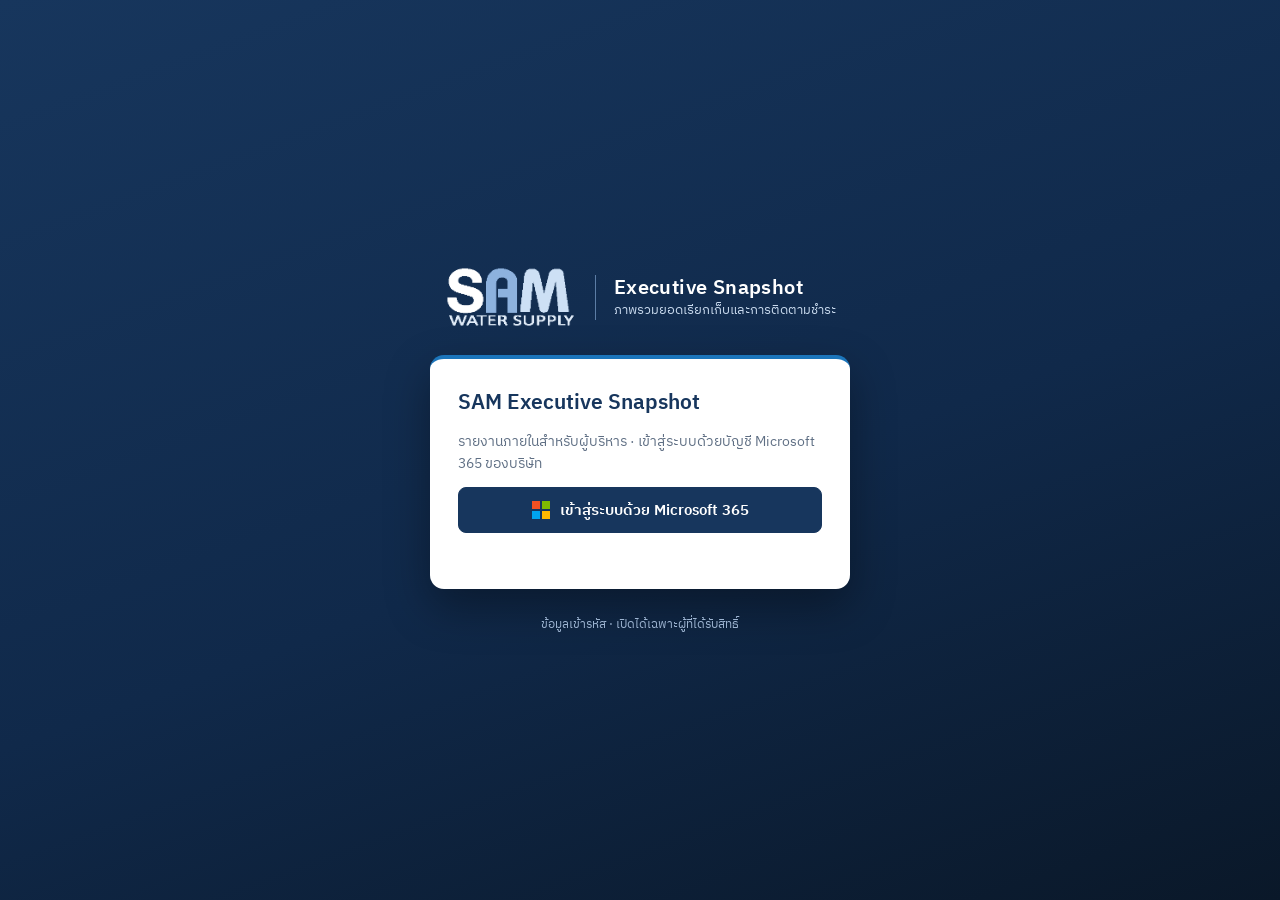
==== site/index.html @ 553b5be1 "13.28" ====
<!doctype html>
<html lang="th">
<head>
<meta charset="utf-8">
<meta name="viewport" content="width=device-width, initial-scale=1">
<meta name="robots" content="noindex, nofollow">
<title>SAM Executive Snapshot</title>
<script>try { var t = localStorage.getItem('sam-theme'); if (t === 'light' || t === 'dark') document.documentElement.setAttribute('data-theme', t); } catch (e) {}</script>
<link rel="icon" href="assets/sam-logo.png">
<link rel="stylesheet" href="styles.css?v=mwhgbuau">
<link rel="stylesheet" href="gate.css?v=mwhgbuau">
</head>
<body class="locked">
<div class="lock" id="lock">
  <div class="lock-box">
    <div class="logo-zone"><img src="assets/sam-logo-light.png" width="133" height="64" alt="SAM WATER SUPPLY"><div class="brand-txt"><b>Executive Snapshot</b><span>ภาพรวมยอดเรียกเก็บและการติดตามชำระ</span></div></div>
    <form onsubmit="return false">
      <h1>SAM Executive Snapshot</h1>
      <p>รายงานภายในสำหรับผู้บริหาร · เข้าสู่ระบบด้วยบัญชี Microsoft 365 ของบริษัท</p>
      <button class="gbtn" id="go" type="button" disabled>กำลังตรวจสอบ…</button>
      <button class="gbtn ghost" id="out" type="button" hidden>ออกจากระบบ / ลองบัญชีอื่น</button>
      <p class="err" id="err" role="alert"></p>
    </form>
    <p class="fine">ข้อมูลเข้ารหัส · เปิดได้เฉพาะผู้ที่ได้รับสิทธิ์</p>
  </div>
</div>
<div id="dash-root" hidden>
<header class="band">
  <svg class="band-wave" viewBox="0 0 1440 60" preserveAspectRatio="none" aria-hidden="true"><path class="w1" d="M0 38 C120 26 240 50 360 38 S600 26 720 38 960 50 1080 38 1320 26 1440 38 1680 50 1800 38 2040 26 2160 38 2400 50 2520 38 2760 26 2880 38 V60 H0Z"/><path class="w2" d="M0 44 C140 34 280 54 420 44 S700 34 840 44 1120 54 1260 44 1540 34 1680 44 1960 54 2100 44 2380 34 2520 44 2800 54 2880 44 V60 H0Z"/></svg>
  <div class="band-in">
    <div class="brand">
      <img src="assets/sam-logo-light.png" alt="SAM WATER SUPPLY" width="96" height="46">
      <div class="brand-txt"><b>Executive Snapshot</b><span>การขาย · การผลิต · ต้นทุนสารเคมี · ซ่อมบำรุง</span></div>
    </div>
    <div class="band-right">
      <div class="seg" role="group" aria-label="ธีมการแสดงผล" id="theme">
        <button type="button" data-t="auto">อัตโนมัติ</button><button type="button" data-t="light">สว่าง</button><button type="button" data-t="dark">มืด</button>
      </div>
      <span class="who" id="who" hidden></span>
      <button type="button" class="btn-out" id="logout" hidden>ออกจากระบบ</button>
    </div>
  </div>
</header>
<div class="navbar"><nav class="tabs" id="tabs" aria-label="หน้ารายงาน"></nav></div>
<div class="pagehead"><div><h1 id="ptitle">SAM Executive Snapshot</h1><p id="psub">SAM WATER SUPPLY</p></div><div class="status" id="status"></div></div>
<div class="filterbar"><div class="filters" id="filters"></div></div>
<main id="main" class="main"><div class="state">กำลังโหลดข้อมูล…</div></main>
<footer class="foot" id="foot"></footer>
<div class="modal" id="modal" hidden role="dialog" aria-modal="true" aria-labelledby="modal-title"><div class="modal-box" id="modal-box"></div></div>
</div>
<script src="metrics.js?v=mwhgbuau"></script>
<script>window.DASH_STATIC = 1;</script>
<script src="vendor/msal-browser.min.js?v=mwhgbuau"></script>
<script src="auth-config.js?v=mwhgbuau"></script>
<script src="data.enc.js?v=mwhgbuau"></script>
<script src="app.js?v=mwhgbuau"></script>
<script src="gate.js?v=mwhgbuau"></script>
</body>
</html>
---- site/styles.css ----
@font-face { font-family: 'Plex Thai'; font-weight: 400; src: url(fonts/ibm-plex-sans-thai-thai-400-normal.woff2) format('woff2'); unicode-range: U+0E01-0E5B, U+200C-200D, U+25CC; font-display: swap; }
@font-face { font-family: 'Plex Thai'; font-weight: 400; src: url(fonts/ibm-plex-sans-thai-latin-400-normal.woff2) format('woff2'); font-display: swap; }
@font-face { font-family: 'Plex Thai'; font-weight: 500; src: url(fonts/ibm-plex-sans-thai-thai-500-normal.woff2) format('woff2'); unicode-range: U+0E01-0E5B, U+200C-200D, U+25CC; font-display: swap; }
@font-face { font-family: 'Plex Thai'; font-weight: 500; src: url(fonts/ibm-plex-sans-thai-latin-500-normal.woff2) format('woff2'); font-display: swap; }
@font-face { font-family: 'Plex Thai'; font-weight: 600; src: url(fonts/ibm-plex-sans-thai-thai-600-normal.woff2) format('woff2'); unicode-range: U+0E01-0E5B, U+200C-200D, U+25CC; font-display: swap; }
@font-face { font-family: 'Plex Thai'; font-weight: 600; src: url(fonts/ibm-plex-sans-thai-latin-600-normal.woff2) format('woff2'); font-display: swap; }
:root {
  --navy: #17365D; --blue: #1B75BB; --mid: #588BC8; --sky: #8DB2DE; --pale: #E6EEF8;
  --bg: #F4F6FA; --card: #FFFFFF; --line: #DCE3EC; --ink: #1B2A3D; --muted: #5F6F84;
  --warn: #C2570C; --warnbg: #FDF1E4; --bad: #B42318; --badbg: #FCEBEA; --ok: #1E7A4C; --na: #8A96A6;
  --band: #17365D; --band2: #10294A; --bar1: #17365D; --bar2: #588BC8; --bar3: #8DB2DE; --barded: #F3B27A; --chem: #2A8C7B; --grid: #E3E8EF; --track: #EEF2F7;
  --hover: #F6F9FD; --sel: #EEF4FB; --insbg: #FAFBFD; --inswarn: #FFFAF4; --shadow: 0 1px 2px rgba(23, 54, 93, .05); --input: #FFFFFF; --chip2: #EEF1F5;
  color-scheme: light;
}
@media (prefers-color-scheme: dark) { :root:not([data-theme="light"]) { --navy: #DCE8F7; --blue: #6FB0E8; --mid: #6E9FD6; --sky: #8DB2DE; --pale: #1E3350; --bg: #0D1623; --card: #142133; --line: #26364C; --ink: #E4ECF6; --muted: #9AABC0; --warn: #F0A060; --warnbg: #3A2614; --bad: #F08A80; --badbg: #3A1A18; --ok: #6FD39A; --na: #7D8CA0; --band: #0A1829; --band2: #071222; --bar1: #8DB2DE; --bar2: #588BC8; --bar3: #3D5F86; --barded: #D98A4E; --chem: #5CC2AD; --grid: #24344A; --track: #1E2D42; --hover: #1B2B40; --sel: #1A2C44; --insbg: #172638; --inswarn: #2A2118; --shadow: 0 1px 2px rgba(0, 0, 0, .35); --input: #0F1B2B; --chip2: #1E2D42; color-scheme: dark; } }
:root[data-theme="dark"] { --navy: #DCE8F7; --blue: #6FB0E8; --mid: #6E9FD6; --sky: #8DB2DE; --pale: #1E3350; --bg: #0D1623; --card: #142133; --line: #26364C; --ink: #E4ECF6; --muted: #9AABC0; --warn: #F0A060; --warnbg: #3A2614; --bad: #F08A80; --badbg: #3A1A18; --ok: #6FD39A; --na: #7D8CA0; --band: #0A1829; --band2: #071222; --bar1: #8DB2DE; --bar2: #588BC8; --bar3: #3D5F86; --barded: #D98A4E; --chem: #5CC2AD; --grid: #24344A; --track: #1E2D42; --hover: #1B2B40; --sel: #1A2C44; --insbg: #172638; --inswarn: #2A2118; --shadow: 0 1px 2px rgba(0, 0, 0, .35); --input: #0F1B2B; --chip2: #1E2D42; color-scheme: dark; }
* { box-sizing: border-box; }
html { -webkit-text-size-adjust: 100%; }
body { margin: 0; background: var(--bg); color: var(--ink); font-family: 'Plex Thai', 'Sarabun', 'Leelawadee UI', Tahoma, sans-serif; font-size: 15px; line-height: 1.55; }
h1, h2, h3, p { margin: 0; }
button, select, input { font: inherit; color: inherit; }
.num { font-variant-numeric: tabular-nums; }
.band { background: linear-gradient(90deg, var(--band), var(--band2)); color: #fff; position: relative; overflow: hidden; }
.band-in { position: relative; z-index: 1; }
.band-wave { position: absolute; left: 0; bottom: 0; width: 200%; height: 100%; pointer-events: none; }
.band-wave path { fill: #8DB2DE; }
.band-wave .w1 { opacity: .10; animation: wave 14s linear infinite; }
.band-wave .w2 { opacity: .07; animation: wave 22s linear infinite reverse; }
@keyframes wave { from { transform: translateX(0); } to { transform: translateX(-50%); } }
.band-in { max-width: 1320px; margin: 0 auto; padding: 12px 20px; display: flex; flex-wrap: wrap; gap: 12px 24px; align-items: center; justify-content: space-between; }
.brand { display: flex; align-items: center; gap: 18px; min-width: 0; }
.brand img { height: 46px; width: auto; flex: none; }
.brand-txt { display: flex; flex-direction: column; border-left: 1px solid rgba(141, 178, 222, .6); padding-left: 18px; line-height: 1.3; }
.brand-txt b { font-weight: 600; font-size: 19px; letter-spacing: .02em; color: #fff; }
.brand-txt span { font-size: 13px; color: #C9DAEE; }
.band-right { display: flex; flex-wrap: wrap; align-items: center; gap: 12px; }
.seg { display: inline-flex; padding: 3px; border: 1px solid rgba(141, 178, 222, .55); border-radius: 999px; }
.seg button { min-height: 34px; padding: 0 14px; border: 0; border-radius: 999px; background: transparent; color: #DCE8F7; cursor: pointer; font-size: 14px; }
.seg button[aria-pressed="true"] { background: #8DB2DE; color: #10294A; font-weight: 600; }
.who { font-size: 13.5px; color: #DCE8F7; max-width: 220px; overflow: hidden; text-overflow: ellipsis; white-space: nowrap; }
.btn-out { min-height: 40px; padding: 0 16px; border: 1px solid #8DB2DE; border-radius: 6px; background: transparent; color: #fff; cursor: pointer; font-size: 14px; }
.btn-out:hover { background: rgba(141, 178, 222, .15); }
.navbar { background: var(--card); border-bottom: 1px solid var(--line); }
.tabs { max-width: 1320px; margin: 0 auto; padding: 0 20px; display: flex; gap: 2px; overflow-x: auto; }
.tabs a { padding: 12px 14px; color: var(--muted); text-decoration: none; font-weight: 500; white-space: nowrap; border-bottom: 3px solid transparent; transition: color .2s, border-color .2s; }
.tabs a:hover { color: var(--navy); }
.tabs a[aria-current=page] { color: var(--navy); border-bottom-color: var(--blue); }
.pagehead { max-width: 1320px; margin: 0 auto; padding: 22px 20px 0; display: flex; flex-wrap: wrap; gap: 10px 20px; align-items: end; justify-content: space-between; }
.pagehead h1 { font-size: 26px; font-weight: 600; color: var(--navy); line-height: 1.25; }
.pagehead p { color: var(--muted); font-size: 14px; }
.status { display: flex; flex-wrap: wrap; gap: 8px; font-size: 13px; justify-content: flex-end; }
.filterbar { max-width: 1320px; margin: 16px auto 0; padding: 0 20px; }
.filters { background: var(--card); border: 1px solid var(--line); border-radius: 12px; padding: 14px 18px; display: flex; flex-wrap: wrap; gap: 12px 16px; align-items: end; box-shadow: var(--shadow); }
.filters label { display: flex; flex-direction: column; gap: 3px; font-size: 13px; color: var(--muted); min-width: 140px; }
.filters label.grow { flex: 1 1 260px; }
.filters select, .btn { min-height: 42px; padding: 0 12px; border: 1px solid var(--line); border-radius: 8px; background: var(--input); font-size: 14.5px; color: var(--ink); }
.btn { cursor: pointer; font-weight: 500; color: var(--navy); }
.btn:hover { border-color: var(--mid); }
.btn:disabled { opacity: .5; cursor: default; }
.btn.primary { background: var(--band); border-color: var(--band); color: #fff; }
.filters .hint { flex-basis: 100%; font-size: 13px; color: var(--muted); border-top: 1px solid var(--line); padding-top: 10px; }
.chip { display: inline-flex; align-items: center; gap: 6px; padding: 3px 10px; border-radius: 999px; background: var(--pale); color: var(--navy); white-space: nowrap; }
.chip.warn { background: var(--warnbg); color: var(--warn); }
.chip.plain { background: var(--chip2); color: var(--muted); }
.chip .dot { width: 8px; height: 8px; border-radius: 50%; background: var(--sky); animation: pulse 2.4s ease-in-out infinite; }
.main { max-width: 1320px; margin: 0 auto; padding: 20px; display: flex; flex-direction: column; gap: 18px; }
.grid { display: grid; gap: 16px; }
.g4 { grid-template-columns: repeat(auto-fit, minmax(235px, 1fr)); }
.g3 { grid-template-columns: repeat(auto-fit, minmax(280px, 1fr)); }
.g2 { grid-template-columns: repeat(auto-fit, minmax(min(100%, 430px), 1fr)); }
.card { background: var(--card); border: 1px solid var(--line); border-radius: 12px; box-shadow: var(--shadow); padding: 18px 20px; min-width: 0; transition: border-color .2s, box-shadow .2s, transform .2s; }
button.card:hover { transform: translateY(-2px); box-shadow: 0 8px 22px rgba(23, 54, 93, .12); }
.card.accent { border-top: 4px solid var(--blue); }
.card.accent.navy { border-top-color: var(--navy); }
.card.accent.sky { border-top-color: var(--sky); }
.card.accent.warn { border-top-color: var(--warn); }
.card h2 { font-size: 17px; font-weight: 600; color: var(--navy); }
.card h3 { font-size: 15px; font-weight: 600; color: var(--navy); }
.sub { color: var(--muted); font-size: 13px; }
.head { display: flex; flex-wrap: wrap; gap: 8px 14px; justify-content: space-between; align-items: start; margin-bottom: 12px; }
.kpi { display: flex; flex-direction: column; gap: 4px; text-align: left; width: 100%; cursor: pointer; }
button.card { font: inherit; color: inherit; }
button.card:hover, .clickable:hover { border-color: var(--mid); }
button.card:focus-visible, .btn:focus-visible, a:focus-visible, select:focus-visible, input:focus-visible { outline: 3px solid var(--sky); outline-offset: 2px; }
.kpi .lab { font-size: 13.5px; color: var(--muted); }
.kpi .val { font-size: 30px; font-weight: 600; color: var(--navy); line-height: 1.15; }
.kpi .val small { font-size: 15px; font-weight: 500; color: var(--muted); }
.kpi .full { font-size: 12.5px; color: var(--muted); }
.kpi .more { font-size: 12.5px; color: var(--blue); margin-top: 2px; }
.delta { font-size: 13px; font-weight: 500; }
.delta.up { color: var(--ok); } .delta.down { color: var(--warn); } .delta.na { color: var(--na); }
.section-title { font-size: 13px; font-weight: 600; letter-spacing: .02em; color: var(--blue); margin: 4px 0 -6px; }
.na { color: var(--na); font-style: normal; }
.tag { display: inline-block; padding: 1px 8px; border-radius: 6px; font-size: 12px; font-weight: 500; background: var(--chip2); color: var(--muted); white-space: nowrap; }
.tag.fact { background: var(--pale); color: var(--navy); } .tag.wait { background: var(--warnbg); color: var(--warn); } .tag.none { background: var(--chip2); color: var(--muted); } .tag.sev { background: var(--badbg); color: var(--bad); }
.insight { border-left: 4px solid var(--blue); padding: 12px 14px; background: var(--insbg); border-radius: 0 10px 10px 0; display: flex; flex-direction: column; gap: 6px; }
.insight.warn { border-left-color: var(--warn); background: var(--inswarn); }
.insight h3 { font-size: 15.5px; }
.insight dl { margin: 0; display: grid; grid-template-columns: 112px 1fr; gap: 3px 10px; font-size: 14px; }
.insight dt { color: var(--muted); } .insight dd { margin: 0; }
.link { background: none; border: 0; padding: 0; color: var(--blue); cursor: pointer; text-decoration: underline; text-underline-offset: 3px; font-size: inherit; text-align: left; }
.tbl-wrap { overflow-x: auto; }
table { width: 100%; border-collapse: collapse; font-size: 14px; }
th { text-align: left; font-weight: 500; color: var(--muted); font-size: 13px; padding: 8px 10px; border-bottom: 1px solid var(--line); white-space: nowrap; }
th.sortable { cursor: pointer; } th.sortable:hover { color: var(--navy); }
td { padding: 8px 10px; border-bottom: 1px solid var(--line); vertical-align: top; }
td.r, th.r { text-align: right; } td.num { font-variant-numeric: tabular-nums; white-space: nowrap; }
tr.rowlink { cursor: pointer; } tr.rowlink:hover td { background: var(--hover); }
tfoot td { font-weight: 600; border-top: 2px solid var(--line); border-bottom: 0; }
.bar-row { display: grid; grid-template-columns: minmax(120px, 230px) 1fr minmax(92px, auto); gap: 10px; align-items: center; padding: 6px 4px; width: 100%; background: none; border: 0; border-radius: 6px; text-align: left; cursor: pointer; }
.g3 .bar-row { grid-template-columns: minmax(110px, 1.3fr) 1fr 44px; }
.bar-row:hover { background: var(--hover); }
.bar-track { height: 14px; background: var(--track); border-radius: 4px; overflow: hidden; display: flex; }
.bar-fill { height: 100%; background: var(--bar1); transform-origin: left; animation: growx .9s cubic-bezier(.2,.7,.2,1) .15s both; } .bar-fill.b2 { background: var(--bar2); } .bar-fill.b3 { background: var(--bar3); } .bar-fill.w { background: var(--warn); }
.legend { display: flex; flex-wrap: wrap; gap: 6px 16px; font-size: 13px; color: var(--muted); }
.legend i { display: inline-block; width: 12px; height: 12px; border-radius: 3px; margin-right: 6px; vertical-align: -1px; }
svg text { font-family: inherit; }
.chart { width: 100%; height: auto; display: block; }
.chart .hit { cursor: pointer; } .chart .hit:hover rect.bg { fill: var(--hover); }
.state { padding: 36px 20px; text-align: center; color: var(--muted); background: var(--card); border: 1px dashed var(--line); border-radius: 12px; }
.main > * { animation: rise .6s cubic-bezier(.2,.7,.2,1) both; }
.main > *:nth-child(2) { animation-delay: .06s; } .main > *:nth-child(3) { animation-delay: .12s; } .main > *:nth-child(4) { animation-delay: .18s; } .main > *:nth-child(5) { animation-delay: .24s; } .main > *:nth-child(n+6) { animation-delay: .3s; }
.grid > .card, .pill3 > .card { animation: rise .6s cubic-bezier(.2,.7,.2,1) both; } .grid > :nth-child(2) { animation-delay: .07s; } .grid > :nth-child(3) { animation-delay: .14s; } .grid > :nth-child(4) { animation-delay: .21s; } .pill3 > :nth-child(2) { animation-delay: .07s; } .pill3 > :nth-child(3) { animation-delay: .14s; }
.chart .gy { transform-box: fill-box; transform-origin: bottom; animation: growy .9s cubic-bezier(.2,.7,.2,1) both; }
.chart .draw { stroke-dasharray: 2400; animation: draw 1.6s cubic-bezier(.2,.7,.2,1) .3s both; }
.chart .fade { animation: fadein .5s ease .9s both; }
.modal:not([hidden]) .modal-box { animation: rise .3s cubic-bezier(.2,.7,.2,1) both; }
@keyframes rise { from { opacity: 0; transform: translateY(14px); } to { opacity: 1; transform: none; } }
@keyframes growx { from { transform: scaleX(0); } to { transform: scaleX(1); } }
@keyframes growy { from { transform: scaleY(0); } to { transform: scaleY(1); } }
@keyframes draw { from { stroke-dashoffset: 2400; } to { stroke-dashoffset: 0; } }
@keyframes fadein { from { opacity: 0; } to { opacity: 1; } }
/* ---- ลูกเล่นเพิ่ม: แถบกราฟ แถวตาราง Insight และแท็บ ---- */
.bar-row { animation: rise .5s cubic-bezier(.2,.7,.2,1) both; }
.bar-row:nth-child(2) { animation-delay: .04s; } .bar-row:nth-child(3) { animation-delay: .08s; } .bar-row:nth-child(4) { animation-delay: .12s; } .bar-row:nth-child(5) { animation-delay: .16s; } .bar-row:nth-child(6) { animation-delay: .2s; } .bar-row:nth-child(n+7) { animation-delay: .24s; }
.insight { animation: rise .6s cubic-bezier(.2,.7,.2,1) both; transition: transform .2s, box-shadow .2s; }
.insight:nth-child(2) { animation-delay: .08s; } .insight:nth-child(3) { animation-delay: .16s; } .insight:nth-child(4) { animation-delay: .24s; } .insight:nth-child(5) { animation-delay: .32s; }
.insight:hover { transform: translateX(3px); }
tbody tr { animation: fadein .4s ease both; }
tbody tr:nth-child(n+2) { animation-delay: .03s; } tbody tr:nth-child(n+4) { animation-delay: .06s; } tbody tr:nth-child(n+7) { animation-delay: .1s; }
.tabs a { position: relative; }
.tabs a::after { content: ''; position: absolute; left: 14px; right: 14px; bottom: -3px; height: 3px; background: var(--blue); transform: scaleX(0); transition: transform .3s cubic-bezier(.2,.7,.2,1); }
.tabs a:hover::after { transform: scaleX(.5); } .tabs a[aria-current=page]::after { transform: scaleX(1); }
.tabs a[aria-current=page] { border-bottom-color: transparent; }
.kpi .val { font-variant-numeric: tabular-nums; }
@keyframes pulse { 0%, 100% { box-shadow: 0 0 0 0 rgba(141, 178, 222, .55); } 50% { box-shadow: 0 0 0 6px rgba(141, 178, 222, 0); } }
.no-anim .bar-row, .no-anim .insight, .no-anim tbody tr, .no-anim .main > *, .no-anim .grid > .card, .no-anim .pill3 > .card, .no-anim .bar-fill, .no-anim .chart .gy, .no-anim .chart .draw, .no-anim .chart .fade { animation: none !important; }
@media (prefers-reduced-motion: reduce) { *, *::before, *::after { animation: none !important; transition: none !important; } }
.state.err { color: var(--bad); border-color: var(--bad); }
.empty { padding: 18px; border: 1px dashed var(--line); border-radius: 10px; color: var(--muted); background: var(--insbg); font-size: 14px; }
.note { font-size: 13px; color: var(--muted); }
.cols { display: flex; flex-wrap: wrap; gap: 8px 18px; }
.tools { display: flex; flex-wrap: wrap; gap: 8px; align-items: center; }
.tools input[type=search], .tools select { min-height: 38px; padding: 0 12px; border: 1px solid var(--line); border-radius: 8px; min-width: 200px; background: var(--input); color: var(--ink); }
.pager { display: flex; gap: 8px; align-items: center; justify-content: flex-end; margin-top: 10px; font-size: 13.5px; color: var(--muted); }
.modal { position: fixed; inset: 0; background: rgba(15, 30, 50, .45); display: flex; align-items: flex-start; justify-content: center; padding: 4vh 16px; z-index: 20; overflow-y: auto; }
.modal[hidden] { display: none; }
.modal-box { background: var(--card); border-radius: 14px; width: min(1180px, 100%); padding: 20px 22px; box-shadow: 0 20px 50px rgba(15, 30, 50, .25); }
.foot { max-width: 1320px; margin: 0 auto; padding: 4px 20px 32px; color: var(--muted); font-size: 12.5px; }
.pill3 { display: grid; grid-template-columns: repeat(auto-fit, minmax(290px, 1fr)); gap: 16px; }
.mini { display: flex; flex-direction: column; gap: 8px; }
.mini .row { display: flex; justify-content: space-between; gap: 12px; font-size: 14px; border-bottom: 1px dashed var(--line); padding-bottom: 6px; }
.mini .row b { font-weight: 600; color: var(--navy); white-space: nowrap; }
@media (max-width: 720px) { .kpi .val { font-size: 26px; } .insight dl { grid-template-columns: 1fr; } .bar-row { grid-template-columns: 1fr; gap: 2px; } .main { padding: 14px; } }
@media print {
  @page { size: A4 landscape; margin: 10mm; }
  html:root:root {
  --navy: #17365D !important; --blue: #1B75BB !important; --mid: #588BC8 !important; --sky: #8DB2DE !important; --pale: #E6EEF8 !important;
  --bg: #F4F6FA !important; --card: #FFFFFF !important; --line: #DCE3EC !important; --ink: #1B2A3D !important; --muted: #5F6F84 !important;
  --warn: #C2570C !important; --warnbg: #FDF1E4 !important; --bad: #B42318 !important; --badbg: #FCEBEA !important; --ok: #1E7A4C !important; --na: #8A96A6 !important;
  --band: #17365D !important; --band2: #10294A !important; --bar1: #17365D !important; --bar2: #588BC8 !important; --bar3: #8DB2DE !important; --barded: #F3B27A !important; --chem: #2A8C7B !important; --grid: #E3E8EF !important; --track: #EEF2F7 !important;
  --hover: #F6F9FD !important; --sel: #EEF4FB !important; --insbg: #FAFBFD !important; --inswarn: #FFFAF4 !important; --shadow: 0 1px 2px rgba(23, 54, 93, .05) !important; --input: #FFFFFF !important; --chip2: #EEF1F5 !important;
   }
  body { background: #fff; font-size: 11.5px; zoom: 0.8; }
  .filters, .tabs, .navbar, .seg, .btn-out, .who, .btn, .more, .modal, .tools, .pager, .no-print { display: none !important; } * { animation: none !important; } .band { background: #17365D !important; -webkit-print-color-adjust: exact; print-color-adjust: exact; } .pagehead { padding: 8px 0 0; } .filterbar { display: none; }
  .main { padding: 0; display: block; max-width: none; } .main > * { margin-bottom: 8px; } .chart { max-height: 58mm; } .status { justify-content: flex-start; } .foot { padding: 0; } .card { box-shadow: none; break-inside: avoid; padding: 10px 12px; }
  .kpi .val { font-size: 22px; } .grid { gap: 8px; } .insight { break-inside: avoid; }
}

.bar-fill.c { background: var(--chem); }
.kpi .two { display: flex; gap: 14px; flex-wrap: wrap; font-size: 12.5px; color: var(--muted); }
.tools select { max-width: 100%; min-width: 0; } .tools { flex-wrap: wrap; min-width: 0; }
---- site/gate.css ----
/* หน้าเข้าสู่ระบบ Microsoft 365 — ธีม SAM */
body.locked { background: linear-gradient(160deg, #17365D 0%, #10294A 55%, #0A1829 100%); min-height: 100vh; }
.lock { min-height: 100vh; display: grid; place-items: center; padding: 24px; }
.lock-box { display: flex; flex-direction: column; align-items: center; gap: 26px; width: min(100%, 420px); animation: rise .7s cubic-bezier(.2,.7,.2,1) both; }
.lock .logo-zone { display: flex; align-items: center; gap: 18px; }
.lock .logo-zone img { height: 64px; width: auto; }
.lock .brand-txt { display: flex; flex-direction: column; border-left: 1px solid rgba(141,178,222,.6); padding-left: 18px; color: #C9DAEE; font-size: 13px; line-height: 1.35; }
.lock .brand-txt b { color: #fff; font-size: 20px; font-weight: 600; }
.lock form { background: var(--card); border-radius: 14px; padding: 28px; width: 100%; display: flex; flex-direction: column; gap: 12px; box-shadow: 0 18px 44px rgba(0,0,0,.35); border-top: 4px solid #1B75BB; }
.lock h1 { margin: 0; font-size: 21px; color: var(--navy); font-weight: 600; }
.lock p { margin: 0; color: var(--muted); font-size: 13.5px; line-height: 1.6; }
.lock .gbtn { min-height: 46px; border: 1px solid #17365D; background: #17365D; color: #fff; border-radius: 8px; font: inherit; font-size: 15px; font-weight: 600; cursor: pointer; display: flex; align-items: center; justify-content: center; gap: 10px; }
.lock .gbtn:hover:not(:disabled) { background: #1E4677; }
.lock .gbtn:disabled { opacity: .7; cursor: default; }
.lock .gbtn.ghost { background: transparent; color: var(--navy); border-color: var(--line); }
.lock .ms { width: 18px; height: 18px; display: grid; grid-template-columns: 1fr 1fr; gap: 2px; }
.lock .ms i:nth-child(1) { background: #F25022; } .lock .ms i:nth-child(2) { background: #7FBA00; } .lock .ms i:nth-child(3) { background: #00A4EF; } .lock .ms i:nth-child(4) { background: #FFB900; }
.lock .err { color: var(--bad); min-height: 1.2em; }
.lock .fine { color: #9FB6D3; font-size: 12px; text-align: center; }
[hidden] { display: none !important; }
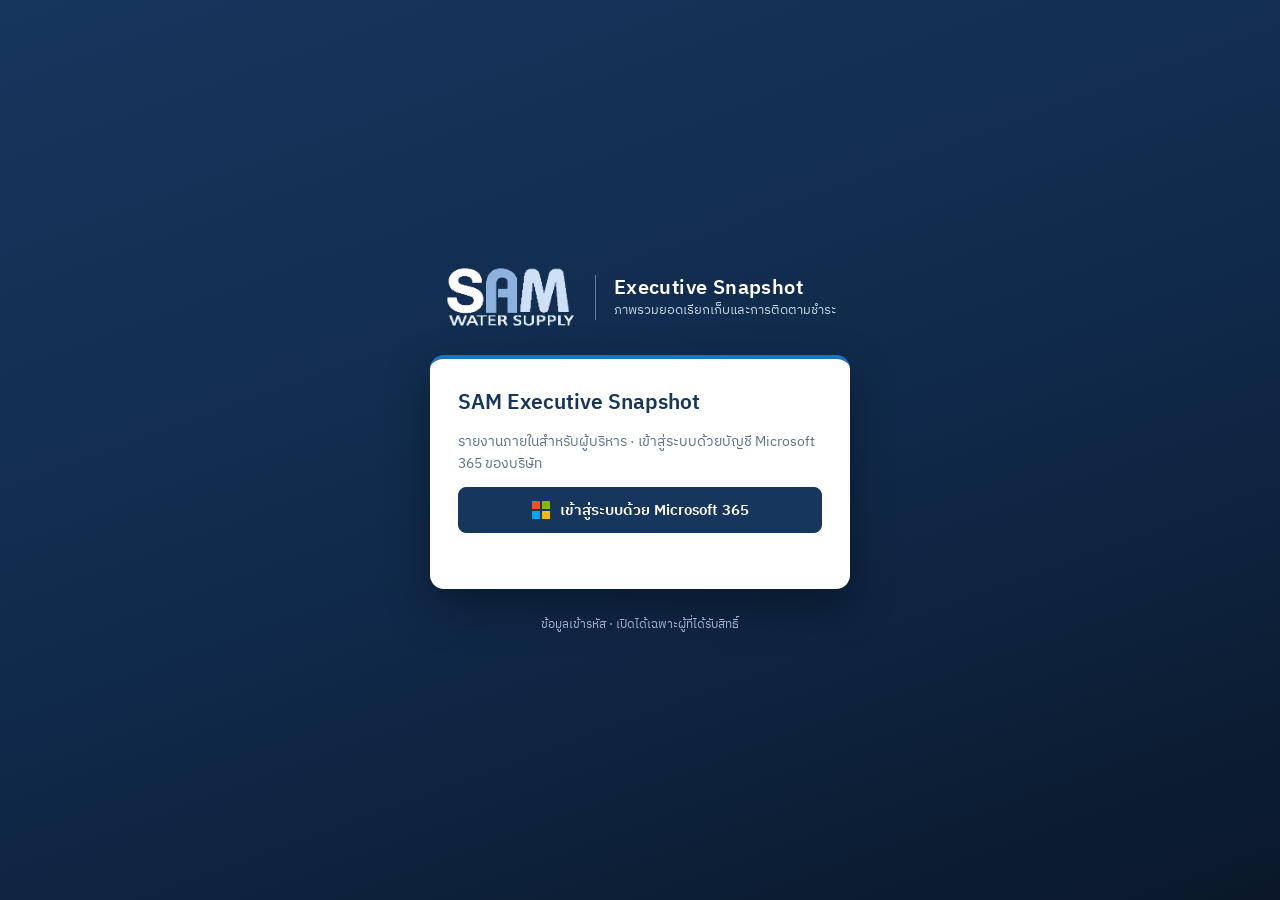
==== commit a1648d33: "styles" ====
--- a/site/index.html
+++ b/site/index.html
@@ -1,14 +1,14 @@
 <!doctype html>
-<html lang="th">
+<html lang="th" data-theme="sam">
 <head>
 <meta charset="utf-8">
 <meta name="viewport" content="width=device-width, initial-scale=1">
 <meta name="robots" content="noindex, nofollow">
 <title>SAM Executive Snapshot</title>
-<script>try { var t = localStorage.getItem('sam-theme'); if (t === 'light' || t === 'dark') document.documentElement.setAttribute('data-theme', t); } catch (e) {}</script>
+<script>try { var t = localStorage.getItem('sam-theme'); if (t === 'light' || t === 'dark' || t === 'sam') document.documentElement.setAttribute('data-theme', t); } catch (e) {}</script>
 <link rel="icon" href="assets/sam-logo.png">
-<link rel="stylesheet" href="styles.css?v=mwhgbuau">
-<link rel="stylesheet" href="gate.css?v=mwhgbuau">
+<link rel="stylesheet" href="styles.css?v=mwthm001">
+<link rel="stylesheet" href="gate.css?v=mwthm001">
 </head>
 <body class="locked">
 <div class="lock" id="lock">
@@ -29,12 +29,12 @@
   <svg class="band-wave" viewBox="0 0 1440 60" preserveAspectRatio="none" aria-hidden="true"><path class="w1" d="M0 38 C120 26 240 50 360 38 S600 26 720 38 960 50 1080 38 1320 26 1440 38 1680 50 1800 38 2040 26 2160 38 2400 50 2520 38 2760 26 2880 38 V60 H0Z"/><path class="w2" d="M0 44 C140 34 280 54 420 44 S700 34 840 44 1120 54 1260 44 1540 34 1680 44 1960 54 2100 44 2380 34 2520 44 2800 54 2880 44 V60 H0Z"/></svg>
   <div class="band-in">
     <div class="brand">
-      <img src="assets/sam-logo-light.png" alt="SAM WATER SUPPLY" width="96" height="46">
+      <img class="logo-d" src="assets/sam-logo-light.png" alt="SAM WATER SUPPLY" width="96" height="46"><img class="logo-l" src="assets/sam-logo.png" alt="" width="96" height="46">
       <div class="brand-txt"><b>Executive Snapshot</b><span>การขาย · การผลิต · ต้นทุนสารเคมี · ซ่อมบำรุง</span></div>
     </div>
     <div class="band-right">
       <div class="seg" role="group" aria-label="ธีมการแสดงผล" id="theme">
-        <button type="button" data-t="auto">อัตโนมัติ</button><button type="button" data-t="light">สว่าง</button><button type="button" data-t="dark">มืด</button>
+        <button type="button" data-t="sam"><svg viewBox="0 0 24 24" width="18" height="18" aria-hidden="true" focusable="false" fill="none" stroke="currentColor" stroke-width="1.6" stroke-linecap="round" stroke-linejoin="round"><path d="M12 3.5C9 7.4 6.5 10.6 6.5 14a5.5 5.5 0 0 0 11 0c0-3.4-2.5-6.6-5.5-10.5z"/><path d="M9.6 14.6a2.6 2.6 0 0 0 2.4 2.4"/></svg><span>ปกติ</span></button><button type="button" data-t="dark"><svg viewBox="0 0 24 24" width="18" height="18" aria-hidden="true" focusable="false" fill="none" stroke="currentColor" stroke-width="1.6" stroke-linecap="round" stroke-linejoin="round"><path d="M20 14.5A8 8 0 0 1 9.5 4a8 8 0 1 0 10.5 10.5z"/></svg><span>มืด</span></button><button type="button" data-t="light"><svg viewBox="0 0 24 24" width="18" height="18" aria-hidden="true" focusable="false" fill="none" stroke="currentColor" stroke-width="1.6" stroke-linecap="round" stroke-linejoin="round"><circle cx="12" cy="12" r="4"/><path d="M12 2.5v2M12 19.5v2M2.5 12h2M19.5 12h2M5.3 5.3l1.4 1.4M17.3 17.3l1.4 1.4M5.3 18.7l1.4-1.4M17.3 6.7l1.4-1.4"/></svg><span>สว่าง</span></button>
       </div>
       <span class="who" id="who" hidden></span>
       <button type="button" class="btn-out" id="logout" hidden>ออกจากระบบ</button>
@@ -42,18 +42,19 @@
   </div>
 </header>
 <div class="navbar"><nav class="tabs" id="tabs" aria-label="หน้ารายงาน"></nav></div>
-<div class="pagehead"><div><h1 id="ptitle">SAM Executive Snapshot</h1><p id="psub">SAM WATER SUPPLY</p></div><div class="status" id="status"></div></div>
+<div class="pagehead"><div><h1 id="ptitle">SAM Executive Snapshot</h1><p id="psub">SAM WATER SUPPLY</p></div></div>
 <div class="filterbar"><div class="filters" id="filters"></div></div>
 <main id="main" class="main"><div class="state">กำลังโหลดข้อมูล…</div></main>
+<div class="statusbar"><div class="status" id="status"></div></div>
 <footer class="foot" id="foot"></footer>
 <div class="modal" id="modal" hidden role="dialog" aria-modal="true" aria-labelledby="modal-title"><div class="modal-box" id="modal-box"></div></div>
 </div>
-<script src="metrics.js?v=mwhgbuau"></script>
+<script src="metrics.js?v=mwthm001"></script>
 <script>window.DASH_STATIC = 1;</script>
-<script src="vendor/msal-browser.min.js?v=mwhgbuau"></script>
-<script src="auth-config.js?v=mwhgbuau"></script>
-<script src="data.enc.js?v=mwhgbuau"></script>
-<script src="app.js?v=mwhgbuau"></script>
-<script src="gate.js?v=mwhgbuau"></script>
+<script src="vendor/msal-browser.min.js?v=mwthm001"></script>
+<script src="auth-config.js?v=mwthm001"></script>
+<script src="data.enc.js?v=mwthm001"></script>
+<script src="app.js?v=mwthm001"></script>
+<script src="gate.js?v=mwthm001"></script>
 </body>
 </html>
--- a/site/styles.css
+++ b/site/styles.css
@@ -4,41 +4,67 @@
 @font-face { font-family: 'Plex Thai'; font-weight: 500; src: url(fonts/ibm-plex-sans-thai-latin-500-normal.woff2) format('woff2'); font-display: swap; }
 @font-face { font-family: 'Plex Thai'; font-weight: 600; src: url(fonts/ibm-plex-sans-thai-thai-600-normal.woff2) format('woff2'); unicode-range: U+0E01-0E5B, U+200C-200D, U+25CC; font-display: swap; }
 @font-face { font-family: 'Plex Thai'; font-weight: 600; src: url(fonts/ibm-plex-sans-thai-latin-600-normal.woff2) format('woff2'); font-display: swap; }
-:root {
+:root, :root[data-theme="sam"] {
   --navy: #17365D; --blue: #1B75BB; --mid: #588BC8; --sky: #8DB2DE; --pale: #E6EEF8;
   --bg: #F4F6FA; --card: #FFFFFF; --line: #DCE3EC; --ink: #1B2A3D; --muted: #5F6F84;
   --warn: #C2570C; --warnbg: #FDF1E4; --bad: #B42318; --badbg: #FCEBEA; --ok: #1E7A4C; --na: #8A96A6;
   --band: #17365D; --band2: #10294A; --bar1: #17365D; --bar2: #588BC8; --bar3: #8DB2DE; --barded: #F3B27A; --chem: #2A8C7B; --grid: #E3E8EF; --track: #EEF2F7;
-  --hover: #F6F9FD; --sel: #EEF4FB; --insbg: #FAFBFD; --inswarn: #FFFAF4; --shadow: 0 1px 2px rgba(23, 54, 93, .05); --input: #FFFFFF; --chip2: #EEF1F5;
+  --pill: #17365D; --pillfg: #FFFFFF; --hover: #F6F9FD; --sel: #EEF4FB; --insbg: #FAFBFD; --inswarn: #FFFAF4; --shadow: 0 1px 2px rgba(23, 54, 93, .05); --input: #FFFFFF; --chip2: #EEF1F5;
+  --bandtxt: #DCE8F7; --bandhead: #FFFFFF; --bandline: rgba(141, 178, 222, .6); --wave: #8DB2DE;
   color-scheme: light;
 }
-@media (prefers-color-scheme: dark) { :root:not([data-theme="light"]) { --navy: #DCE8F7; --blue: #6FB0E8; --mid: #6E9FD6; --sky: #8DB2DE; --pale: #1E3350; --bg: #0D1623; --card: #142133; --line: #26364C; --ink: #E4ECF6; --muted: #9AABC0; --warn: #F0A060; --warnbg: #3A2614; --bad: #F08A80; --badbg: #3A1A18; --ok: #6FD39A; --na: #7D8CA0; --band: #0A1829; --band2: #071222; --bar1: #8DB2DE; --bar2: #588BC8; --bar3: #3D5F86; --barded: #D98A4E; --chem: #5CC2AD; --grid: #24344A; --track: #1E2D42; --hover: #1B2B40; --sel: #1A2C44; --insbg: #172638; --inswarn: #2A2118; --shadow: 0 1px 2px rgba(0, 0, 0, .35); --input: #0F1B2B; --chip2: #1E2D42; color-scheme: dark; } }
-:root[data-theme="dark"] { --navy: #DCE8F7; --blue: #6FB0E8; --mid: #6E9FD6; --sky: #8DB2DE; --pale: #1E3350; --bg: #0D1623; --card: #142133; --line: #26364C; --ink: #E4ECF6; --muted: #9AABC0; --warn: #F0A060; --warnbg: #3A2614; --bad: #F08A80; --badbg: #3A1A18; --ok: #6FD39A; --na: #7D8CA0; --band: #0A1829; --band2: #071222; --bar1: #8DB2DE; --bar2: #588BC8; --bar3: #3D5F86; --barded: #D98A4E; --chem: #5CC2AD; --grid: #24344A; --track: #1E2D42; --hover: #1B2B40; --sel: #1A2C44; --insbg: #172638; --inswarn: #2A2118; --shadow: 0 1px 2px rgba(0, 0, 0, .35); --input: #0F1B2B; --chip2: #1E2D42; color-scheme: dark; }
+:root[data-theme="light"] {
+  --navy: #1F2B3A; --blue: #1B75BB; --mid: #588BC8; --sky: #8DB2DE; --pale: #EEF3F9;
+  --bg: #FFFFFF; --card: #FFFFFF; --line: #E3E7ED; --ink: #1A2230; --muted: #5C6675;
+  --warn: #C2570C; --warnbg: #FDF2E8; --bad: #B42318; --badbg: #FCEBEA; --ok: #1E7A4C; --na: #8A94A2;
+  --band: #FFFFFF; --band2: #F3F6FA; --bar1: #17365D; --bar2: #588BC8; --bar3: #B9D0EA; --barded: #F3B27A; --chem: #2A8C7B; --grid: #EDF0F4; --track: #EFF2F6;
+  --pill: #17365D; --pillfg: #FFFFFF; --hover: #F5F7FA; --sel: #EEF3F9; --insbg: #FAFBFC; --inswarn: #FFF9F3; --shadow: 0 1px 2px rgba(0, 0, 0, .05); --input: #FFFFFF; --chip2: #F0F2F5;
+  --bandtxt: #3E4A5A; --bandhead: #17365D; --bandline: #C9D6E6; --wave: #1B75BB;
+  color-scheme: light;
+}
+:root[data-theme="dark"] { --navy: #DCE8F7; --blue: #6FB0E8; --mid: #6E9FD6; --sky: #8DB2DE; --pale: #1E3350; --bg: #0D1623; --card: #142133; --line: #26364C; --ink: #E4ECF6; --muted: #9AABC0; --warn: #F0A060; --warnbg: #3A2614; --bad: #F08A80; --badbg: #3A1A18; --ok: #6FD39A; --na: #7D8CA0; --band: #0A1829; --band2: #071222; --bar1: #8DB2DE; --bar2: #588BC8; --bar3: #3D5F86; --barded: #D98A4E; --chem: #5CC2AD; --grid: #24344A; --track: #1E2D42; --pill: #2E4E78; --pillfg: #EAF2FF; --hover: #1B2B40; --sel: #1A2C44; --insbg: #172638; --inswarn: #2A2118; --shadow: 0 1px 2px rgba(0, 0, 0, .35); --input: #0F1B2B; --chip2: #1E2D42; --bandtxt: #BFD3EA; --bandhead: #FFFFFF; --bandline: rgba(141, 178, 222, .45); --wave: #6FB0E8; color-scheme: dark; }
 * { box-sizing: border-box; }
 html { -webkit-text-size-adjust: 100%; }
 body { margin: 0; background: var(--bg); color: var(--ink); font-family: 'Plex Thai', 'Sarabun', 'Leelawadee UI', Tahoma, sans-serif; font-size: 15px; line-height: 1.55; }
 h1, h2, h3, p { margin: 0; }
 button, select, input { font: inherit; color: inherit; }
 .num { font-variant-numeric: tabular-nums; }
-.band { background: linear-gradient(90deg, var(--band), var(--band2)); color: #fff; position: relative; overflow: hidden; }
+.band { background: linear-gradient(90deg, var(--band), var(--band2)); color: var(--bandtxt); border-bottom: 3px solid var(--blue); position: relative; overflow: hidden; }
 .band-in { position: relative; z-index: 1; }
 .band-wave { position: absolute; left: 0; bottom: 0; width: 200%; height: 100%; pointer-events: none; }
-.band-wave path { fill: #8DB2DE; }
+.band-wave path { fill: var(--wave); }
 .band-wave .w1 { opacity: .10; animation: wave 14s linear infinite; }
 .band-wave .w2 { opacity: .07; animation: wave 22s linear infinite reverse; }
 @keyframes wave { from { transform: translateX(0); } to { transform: translateX(-50%); } }
 .band-in { max-width: 1320px; margin: 0 auto; padding: 12px 20px; display: flex; flex-wrap: wrap; gap: 12px 24px; align-items: center; justify-content: space-between; }
 .brand { display: flex; align-items: center; gap: 18px; min-width: 0; }
 .brand img { height: 46px; width: auto; flex: none; }
-.brand-txt { display: flex; flex-direction: column; border-left: 1px solid rgba(141, 178, 222, .6); padding-left: 18px; line-height: 1.3; }
-.brand-txt b { font-weight: 600; font-size: 19px; letter-spacing: .02em; color: #fff; }
-.brand-txt span { font-size: 13px; color: #C9DAEE; }
+.brand-txt { display: flex; flex-direction: column; border-left: 1px solid var(--bandline); padding-left: 18px; line-height: 1.3; }
+.brand-txt b { font-weight: 600; font-size: 19px; letter-spacing: .02em; color: var(--bandhead); }
+.brand-txt span { font-size: 13px; color: var(--bandtxt); opacity: .9; }
 .band-right { display: flex; flex-wrap: wrap; align-items: center; gap: 12px; }
-.seg { display: inline-flex; padding: 3px; border: 1px solid rgba(141, 178, 222, .55); border-radius: 999px; }
-.seg button { min-height: 34px; padding: 0 14px; border: 0; border-radius: 999px; background: transparent; color: #DCE8F7; cursor: pointer; font-size: 14px; }
-.seg button[aria-pressed="true"] { background: #8DB2DE; color: #10294A; font-weight: 600; }
-.who { font-size: 13.5px; color: #DCE8F7; max-width: 220px; overflow: hidden; text-overflow: ellipsis; white-space: nowrap; }
-.btn-out { min-height: 40px; padding: 0 16px; border: 1px solid #8DB2DE; border-radius: 6px; background: transparent; color: #fff; cursor: pointer; font-size: 14px; }
+/* ตัวเลือกธีม — segmented control แบบเดียวกับ PSG (track โปร่ง + ปุ่มที่เลือกยกขึ้นเบา ๆ) */
+.seg { display: inline-flex; gap: 2px; padding: 4px; border-radius: 14px; background: rgba(255, 255, 255, .07); border: 1px solid rgba(255, 255, 255, .14); box-shadow: inset 0 1px 0 rgba(255, 255, 255, .04); }
+.seg button { display: inline-flex; align-items: center; gap: 8px; min-height: 36px; padding: 0 16px; border: 1px solid transparent; border-radius: 10px; background: transparent; color: var(--bandtxt); opacity: .82; cursor: pointer; font: inherit; font-size: 14px; transition: background-color .18s ease, opacity .18s ease, box-shadow .18s ease; }
+.seg button svg { flex: none; }
+.seg button:hover { opacity: 1; background: rgba(255, 255, 255, .06); }
+.seg button:focus-visible { outline: 2px solid var(--sky); outline-offset: 1px; }
+.seg button[aria-pressed="true"] { opacity: 1; color: var(--bandhead); background: rgba(255, 255, 255, .16); border-color: rgba(255, 255, 255, .10); box-shadow: 0 1px 3px rgba(0, 0, 0, .22); font-weight: 500; }
+:root[data-theme="light"] .seg { background: #EEF2F6; border-color: #DCE3EC; box-shadow: none; }
+:root[data-theme="light"] .seg button:hover { background: rgba(0, 0, 0, .04); }
+:root[data-theme="light"] .seg button[aria-pressed="true"] { background: #FFFFFF; color: var(--bandhead); border-color: #DCE3EC; box-shadow: 0 1px 3px rgba(0, 0, 0, .10); }
+:root[data-theme="light"] .seg button:focus-visible { outline-color: var(--blue); }
+:root[data-theme="light"] .band-wave { opacity: .45; }
+.logo-l { display: none; } :root[data-theme="light"] .logo-l { display: block; } :root[data-theme="light"] .logo-d { display: none; }
+@media (max-width: 560px) { .seg button { padding: 0 11px; gap: 6px; } }
+@media (prefers-reduced-motion: reduce) { .seg button { transition: none; } }
+/* แท็บหน้าย่อยในพื้นที่เนื้อหา (พื้นสว่าง) — ใช้โครงเดียวกับ .seg ของแถบด้านบน */
+.seg.subseg { border-color: var(--line); background: var(--card); align-self: flex-start; flex-wrap: wrap; max-width: 100%; }
+.seg.subseg button { color: var(--muted); }
+.seg.subseg button:hover { background: var(--hover); color: var(--ink); }
+.seg.subseg button[aria-pressed="true"] { background: var(--pill); color: var(--pillfg); font-weight: 600; }
+.who { font-size: 13.5px; color: var(--bandtxt); max-width: 220px; overflow: hidden; text-overflow: ellipsis; white-space: nowrap; }
+.btn-out { min-height: 40px; padding: 0 16px; border: 1px solid var(--sky); border-radius: 6px; background: transparent; color: var(--bandhead); cursor: pointer; font-size: 14px; }
 .btn-out:hover { background: rgba(141, 178, 222, .15); }
 .navbar { background: var(--card); border-bottom: 1px solid var(--line); }
 .tabs { max-width: 1320px; margin: 0 auto; padding: 0 20px; display: flex; gap: 2px; overflow-x: auto; }
@@ -48,7 +74,11 @@
 .pagehead { max-width: 1320px; margin: 0 auto; padding: 22px 20px 0; display: flex; flex-wrap: wrap; gap: 10px 20px; align-items: end; justify-content: space-between; }
 .pagehead h1 { font-size: 26px; font-weight: 600; color: var(--navy); line-height: 1.25; }
 .pagehead p { color: var(--muted); font-size: 14px; }
-.status { display: flex; flex-wrap: wrap; gap: 8px; font-size: 13px; justify-content: flex-end; }
+/* แถบที่มาของข้อมูล — อยู่ท้ายทุกหน้า เหนือบรรทัดท้ายเว็บ */
+/* คำอธิบาย/ข้อจำกัดของหน้า — ย้ายไปท้ายหน้าด้วย order เพื่อให้การ์ด KPI ขึ้นก่อนโดยไม่ต้องเลื่อนจอ */
+.main > .note-top { order: 9; }
+.statusbar { max-width: 1320px; margin: 18px auto 0; padding: 14px 20px 0; border-top: 1px solid var(--line); }
+.status { display: flex; flex-wrap: wrap; gap: 8px; font-size: 13px; justify-content: flex-start; }
 .filterbar { max-width: 1320px; margin: 16px auto 0; padding: 0 20px; }
 .filters { background: var(--card); border: 1px solid var(--line); border-radius: 12px; padding: 14px 18px; display: flex; flex-wrap: wrap; gap: 12px 16px; align-items: end; box-shadow: var(--shadow); }
 .filters label { display: flex; flex-direction: column; gap: 3px; font-size: 13px; color: var(--muted); min-width: 140px; }
@@ -57,7 +87,7 @@
 .btn { cursor: pointer; font-weight: 500; color: var(--navy); }
 .btn:hover { border-color: var(--mid); }
 .btn:disabled { opacity: .5; cursor: default; }
-.btn.primary { background: var(--band); border-color: var(--band); color: #fff; }
+.btn.primary { background: var(--pill); border-color: var(--pill); color: var(--pillfg); }
 .filters .hint { flex-basis: 100%; font-size: 13px; color: var(--muted); border-top: 1px solid var(--line); padding-top: 10px; }
 .chip { display: inline-flex; align-items: center; gap: 6px; padding: 3px 10px; border-radius: 999px; background: var(--pale); color: var(--navy); white-space: nowrap; }
 .chip.warn { background: var(--warnbg); color: var(--warn); }
@@ -169,7 +199,7 @@
   --bg: #F4F6FA !important; --card: #FFFFFF !important; --line: #DCE3EC !important; --ink: #1B2A3D !important; --muted: #5F6F84 !important;
   --warn: #C2570C !important; --warnbg: #FDF1E4 !important; --bad: #B42318 !important; --badbg: #FCEBEA !important; --ok: #1E7A4C !important; --na: #8A96A6 !important;
   --band: #17365D !important; --band2: #10294A !important; --bar1: #17365D !important; --bar2: #588BC8 !important; --bar3: #8DB2DE !important; --barded: #F3B27A !important; --chem: #2A8C7B !important; --grid: #E3E8EF !important; --track: #EEF2F7 !important;
-  --hover: #F6F9FD !important; --sel: #EEF4FB !important; --insbg: #FAFBFD !important; --inswarn: #FFFAF4 !important; --shadow: 0 1px 2px rgba(23, 54, 93, .05) !important; --input: #FFFFFF !important; --chip2: #EEF1F5 !important;
+  --hover: #F6F9FD !important; --sel: #EEF4FB !important; --insbg: #FAFBFD !important; --inswarn: #FFFAF4 !important; --shadow: 0 1px 2px rgba(23, 54, 93, .05) !important; --input: #FFFFFF !important; --chip2: #EEF1F5 !important; --pill: #17365D !important; --pillfg: #FFFFFF !important; --bandtxt: #DCE8F7 !important; --bandhead: #FFFFFF !important; --bandline: rgba(141, 178, 222, .6) !important; --wave: #8DB2DE !important;
    }
   body { background: #fff; font-size: 11.5px; zoom: 0.8; }
   .filters, .tabs, .navbar, .seg, .btn-out, .who, .btn, .more, .modal, .tools, .pager, .no-print { display: none !important; } * { animation: none !important; } .band { background: #17365D !important; -webkit-print-color-adjust: exact; print-color-adjust: exact; } .pagehead { padding: 8px 0 0; } .filterbar { display: none; }
@@ -180,3 +210,21 @@
 .bar-fill.c { background: var(--chem); }
 .kpi .two { display: flex; gap: 14px; flex-wrap: wrap; font-size: 12.5px; color: var(--muted); }
 .tools select { max-width: 100%; min-width: 0; } .tools { flex-wrap: wrap; min-width: 0; }
+
+/* ---------- หน้าโครงการ (งานจาก ClickUp) ---------- */
+.pj-id { color: var(--blue); text-decoration: none; font-variant-numeric: tabular-nums; }
+.pj-id:hover { text-decoration: underline; }
+.pj-tog { min-width: 22px; padding: 0 2px; border: 0; background: transparent; color: var(--muted); cursor: pointer; font-size: 13px; }
+tr.pj-sub td { background: var(--insbg); }
+tr.pj-det td { background: var(--hover); }
+.pj-box { display: flex; flex-direction: column; gap: 10px; padding: 6px 2px 10px; font-size: 13.5px; }
+.pj-box b { font-weight: 600; color: var(--navy); }
+.pj-box .btn { align-self: flex-start; text-decoration: none; display: inline-flex; align-items: center; min-height: 34px; padding: 0 12px; border: 1px solid var(--line); border-radius: 6px; background: var(--card); }
+.pj-desc { white-space: pre-wrap; margin-top: 4px; padding: 10px 12px; border-left: 3px solid var(--sky); background: var(--card); border-radius: 0 8px 8px 0; color: var(--ink); }
+.pj-ul { margin: 6px 0 0; padding-left: 18px; display: flex; flex-direction: column; gap: 7px; font-size: 13.5px; }
+.pj-ul li { line-height: 1.55; }
+.pj-grp { border-bottom: 1px dashed var(--line); padding: 8px 0; }
+.pj-grp:last-child { border-bottom: 0; }
+.pj-grp > summary { cursor: pointer; display: flex; align-items: center; gap: 8px; font-size: 14px; color: var(--ink); }
+.pj-grp > summary b { font-weight: 600; color: var(--navy); }
+@media print { .pj-grp > summary { list-style: none; } .pj-grp[open] .pj-ul { display: block; } }
